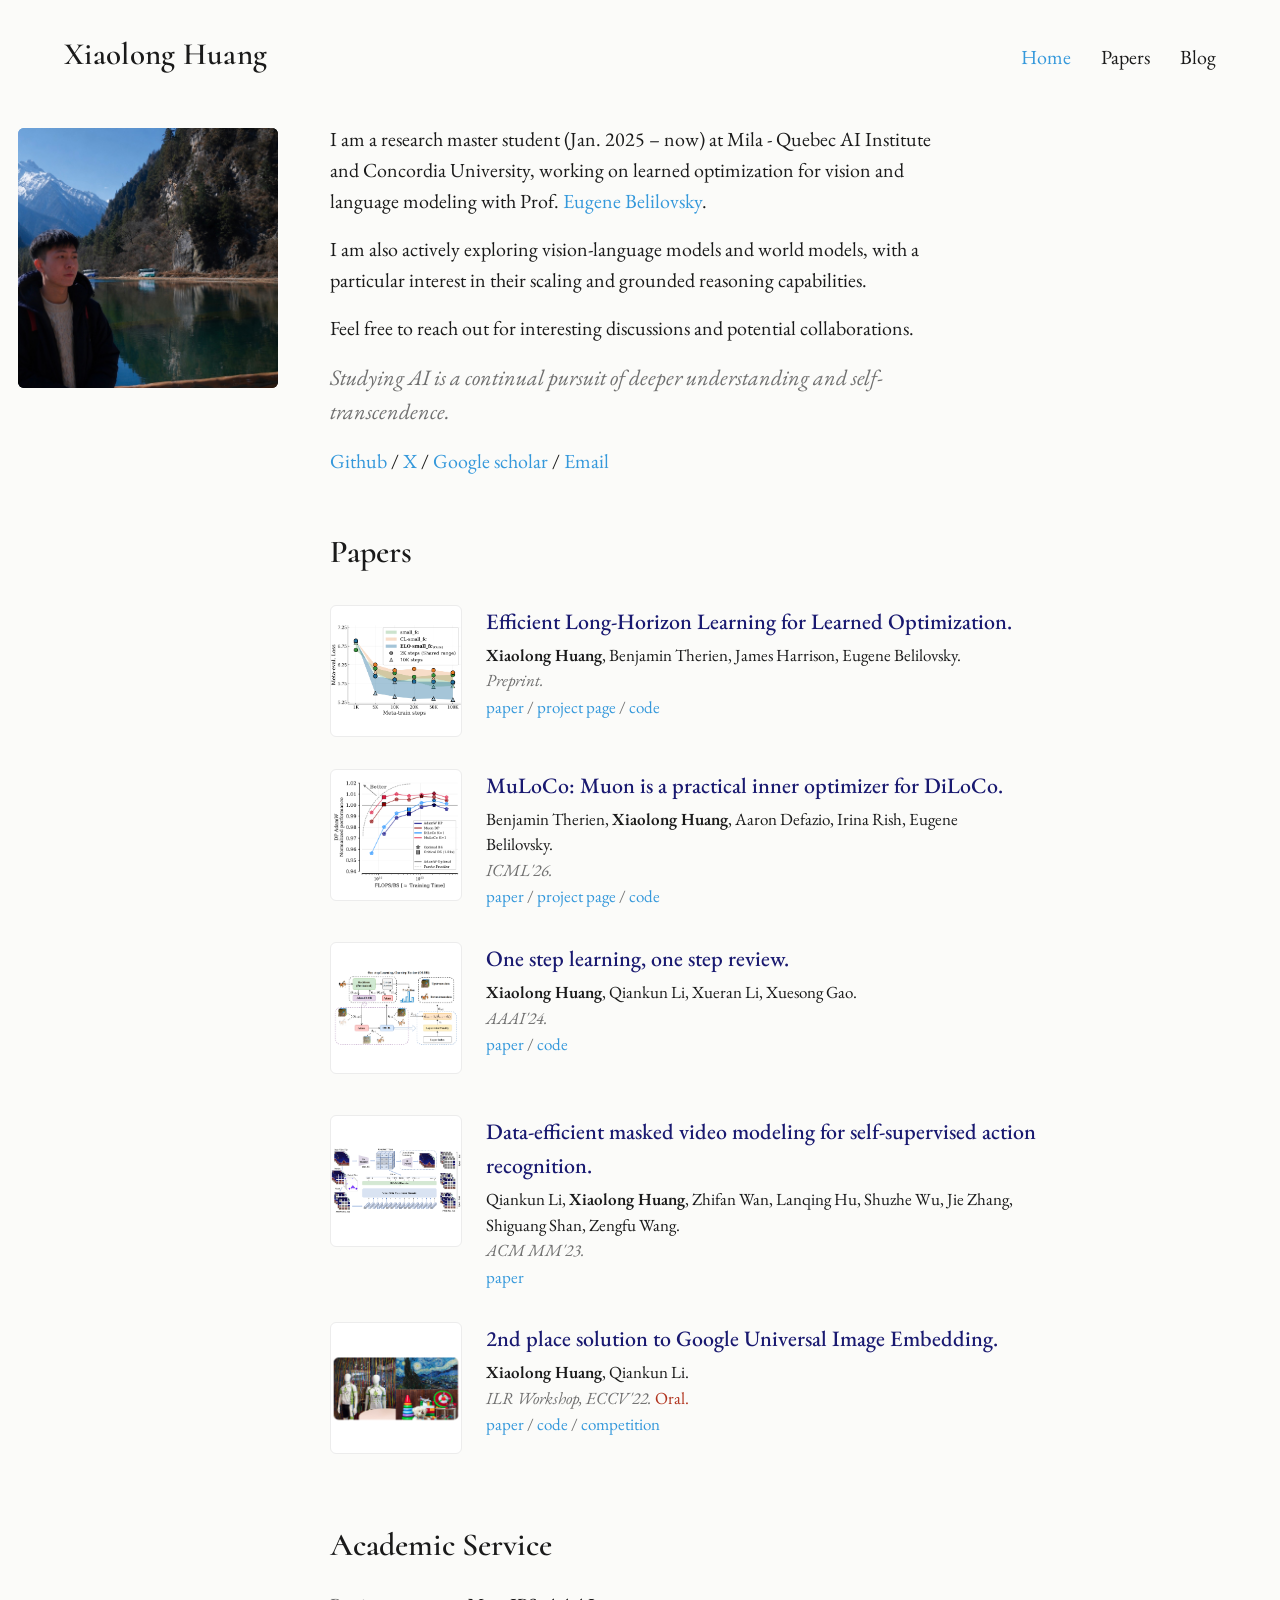
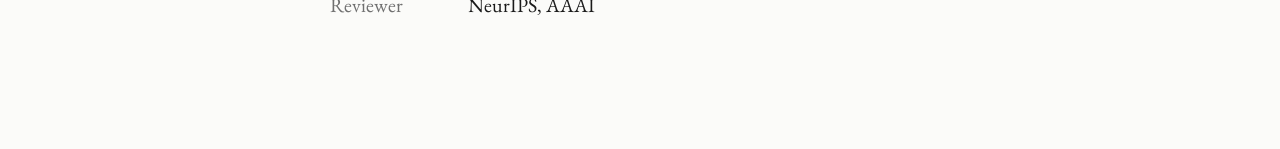
==== index.html @ ea20256f "update" ====
<!DOCTYPE HTML>
<html lang="en">
  <head>
    <meta charset="UTF-8">
    <title>Xiaolong Huang</title>
    <meta name="author" content="Xiaolong Huang">
    <meta name="viewport" content="width=device-width, initial-scale=1">
    <link rel="stylesheet" type="text/css" href="stylesheet.css">
    <link rel="icon" type="image/png" href="images/h-favicon-v3.png">
    <script src="js/photo-swap.js" defer></script>
  </head>

  <body>
    <div class="container">

      <!-- ===================== Nav: name left, links right ===================== -->
      <nav>
        <a class="brand" href="index.html">Xiaolong Huang</a>
        <div class="navlinks">
          <a href="index.html" class="active">Home</a>
          <a href="#papers">Papers</a>
          <a href="blog.html">Blog</a>
          <!-- <a href="beyond-research.html">Beyond Research</a> -->
        </div>
      </nav>

      <!-- ===================== Centered content column ===================== -->
      <div class="content">

      <!-- ===================== Hero: photo left, bio right ===================== -->
      <div class="hero">
        <canvas class="photo" id="photo-canvas" role="img" aria-label="Xiaolong Huang"></canvas>
        <div class="bio">
          <p>I am a research master student (Jan. 2025 – now) at
            Mila - Quebec AI Institute and Concordia University, working on learned optimization for vision and language modeling with Prof.
            <a href="https://eugenium.github.io">Eugene Belilovsky</a>.</p>

          <p>I am also actively exploring vision-language models and world models, with a particular interest in their scaling and grounded reasoning capabilities.</p>

          <p>Feel free to reach out for interesting discussions and potential collaborations.</p>

          <p class="motto">Studying AI is a continual pursuit of deeper understanding and self-transcendence.</p>

          <p class="contacts">
            <a href="https://github.com/xiaol827">Github</a> /
            <a href="https://x.com/XiaolongH33885">X</a> /
            <a href="https://scholar.google.com/citations?user=9Yc727AAAAAJ&hl=zh-CN">Google scholar</a> /
            <a href="mailto:hirox827@gmail.com">Email</a>
          </p>
        </div>
      </div>

      <!-- ===================== Papers (thumbnail list) ===================== -->
      <div class="papers-section">
      <h2 id="papers">Papers</h2>
      <div class="papers">

        <div class="paper">
          <img class="thumb" src="images/ELO.png" alt="">
          <div class="entry">
            <a class="ttl" href="https://arxiv.org/abs/2607.06772">Efficient Long-Horizon Learning for Learned Optimization.</a>
            <span class="sub">
              <span class="authors"><span class="me">Xiaolong Huang</span>, Benjamin Therien, James Harrison, Eugene Belilovsky.</span>
              <span class="venue">Preprint.</span>
              <span class="links"><a href="https://arxiv.org/abs/2607.06772">paper</a> / <a href="https://xiaol827.github.io/ELO-page/">project page</a> / <a href="https://github.com/xiaol827/ELO">code</a></span>
            </span>
          </div>
        </div>

        <div class="paper">
          <img class="thumb" src="images/muloco.png" alt="">
          <div class="entry">
            <a class="ttl" href="https://arxiv.org/abs/2505.23725">MuLoCo: Muon is a practical inner optimizer for DiLoCo.</a>
            <span class="sub">
              <span class="authors">Benjamin Therien, <span class="me">Xiaolong Huang</span>, Aaron Defazio, Irina Rish, Eugene Belilovsky.</span>
              <span class="venue">ICML'26.</span>
              <span class="links"><a href="https://arxiv.org/abs/2505.23725">paper</a> / <a href="https://bentherien.github.io/muloco-1/">project page</a> / <a href="https://github.com/bentherien/muloco-1">code</span>
            </span>
          </div>
        </div>

        <div class="paper">
          <img class="thumb" src="images/OLOR-Method.png" alt="">
          <div class="entry">
            <a class="ttl" href="data/OLOR-AAAI.pdf">One step learning, one step review.</a>
            <span class="sub">
              <span class="authors"><span class="me">Xiaolong Huang</span>, Qiankun Li, Xueran Li, Xuesong Gao.</span>
              <span class="venue">AAAI'24.</span>
              <span class="links"><a href="https://arxiv.org/abs/2401.10962">paper</a> / <a href="https://github.com/xiaol827/OLOR-AAAI-2024">code</a></span>
            </span>
          </div>
        </div>

        <div class="paper">
          <img class="thumb" src="images/DEMVM.png" alt="">
          <div class="entry">
            <a class="ttl" href="https://dl.acm.org/doi/pdf/10.1145/3581783.3612496">Data-efficient masked video modeling for self-supervised action recognition.</a>
            <span class="sub">
              <span class="authors">Qiankun Li, <span class="me">Xiaolong Huang</span>, Zhifan Wan, Lanqing Hu, Shuzhe Wu, Jie Zhang, Shiguang Shan, Zengfu Wang.</span>
              <span class="venue">ACM MM'23.</span>
              <span class="links"><a href="https://dl.acm.org/doi/pdf/10.1145/3581783.3612496">paper</a></span>
            </span>
          </div>
        </div>

        <div class="paper">
          <img class="thumb" src="images/SL_ILR.png" alt="">
          <div class="entry">
            <a class="ttl" href="data/ILR_Workshop_ECCV_2nd_Place_Solution.pdf">2nd place solution to Google Universal Image Embedding.</a>
            <span class="sub">
              <span class="authors"><span class="me">Xiaolong Huang</span>, Qiankun Li.</span>
              <span class="venue">ILR Workshop, ECCV'22. <span class="award">Oral.</span></span>
              <span class="links"><a href="https://arxiv.org/abs/2210.08735">paper</a> / <a href="https://github.com/xiaol827/ECCV2022-ILR-workshop">code</a> / <a href="https://www.kaggle.com/competitions/google-universal-image-embedding/leaderboard">competition</a></span>
            </span>
          </div>
        </div>

      </div><!-- .papers -->
      </div><!-- .papers-section -->

      <!-- ===================== Talks ===================== -->
      <!-- <div class="talks">
      <h2 id="talks">Talks</h2>
        <div class="simple-list">

          <div class="row">
            <div class="when">2022 Oct.</div>
            <div class="what">Oral presentation at <span class="place">ILR Workshop, ECCV'22.</span></div>
          </div>

        </div>
      </div> -->

      <!-- ===================== Academic Service ===================== -->
      <div class="service">
      <h2 id="service">Academic Service</h2>
        <div class="simple-list">

          <div class="row">
            <div class="when">Reviewer</div>
            <div class="what">NeurIPS, AAAI</div>
          </div>

        </div>
      </div><!-- .service -->

      </div><!-- .content -->

    </div>
  </body>
</html>
---- stylesheet.css ----
/* ============================================================
   Xiaolong Huang — homepage
   Faithful static replica of Jason Wei's design (jasonwei.net):
   wide layout, Garamond serif, image + intro side by side,
   date-left lists, navy titles + blue links.
   Free font equivalents: EB Garamond (body) + Cormorant (display).
   ============================================================ */

@import url('https://fonts.googleapis.com/css2?family=EB+Garamond:ital,wght@0,400;0,500;0,600;1,400&family=Cormorant:wght@500;600&display=swap');

:root {
  --text: #1a1a1a;
  --muted: #6f6f6f;
  --title: #191970;       /* Jason's paper-title navy */
  --blog-title: #4d4d7a;  /* softer indigo for blog post titles */
  --link: #3498db;        /* Jason's link blue */
  --bg: #fbfbf9;          /* a whisper off-white (change this for a lighter/darker page) */
  --rule: #e7e7e7;
  --serif: 'EB Garamond', Georgia, 'Times New Roman', serif;
  --display: 'Cormorant', 'EB Garamond', Georgia, serif;
  --indent: 304px;        /* photo width + gap: papers indent to align under bio */
}

* { box-sizing: border-box; }

html { -webkit-text-size-adjust: 100%; }

body {
  margin: 0;
  background: var(--bg);
  color: var(--text);
  font-family: var(--serif);
  font-size: 20px;
  line-height: 1.55;
  -webkit-font-smoothing: antialiased;
  text-rendering: optimizeLegibility;
}

/* Wide canvas like Jason's — nearly full-width, name pinned far left,
   nav far right, and content (hero + papers) left-aligned so the right
   side stays open. Lower the first padding number to raise the name.  */
.container {
  max-width: 1500px;
  margin: 0 auto;
  padding: 30px 64px 120px;
}

/* ---------- Nav: name far left, links far right ----------
   space-between pins .brand to the left edge and .navlinks to the
   right edge. The link ORDER is set in index.html inside <nav>.     */
nav {
  display: flex;
  align-items: baseline;
  justify-content: space-between;
  flex-wrap: wrap;
  gap: 8px 28px;
  margin-bottom: 46px;
}

nav .brand {
  font-family: var(--display);
  font-size: 31px;
  font-weight: 600;
  color: var(--text);
  letter-spacing: 0.01em;
}
nav .brand:hover { color: var(--text); text-decoration: none; }

nav .navlinks a {
  color: var(--text);
  margin-left: 26px;
  font-size: 20px;
}
nav .navlinks a:first-child { margin-left: 0; }
nav .navlinks a:hover { color: var(--link); }
nav .navlinks a.active { color: var(--link); }

/* ---------- Centered content column (hero + papers) ---------- */
.content {
  max-width: 924px;        /* photo 260 + gap 44 + bio 620 */
  margin: 0 auto;          /* centers the whole block on the page */
}

/* Papers and everything below align under the bio (right of the photo) */
.below { margin-left: var(--indent); }

/* ---------- Hero: photo left, bio right ---------- */
.hero {
  display: flex;
  align-items: flex-start;
  gap: 44px;
  margin: 8px 0 4px;
}

.hero .photo {
  flex: 0 0 260px;
  width: 260px;
  height: 260px;
  object-fit: cover;
  border-radius: 6px;
}

/* canvas shows the first photo before JS draws (and if JS is disabled) */
canvas.photo {
  background: url('images/selfie.jpg') center / cover no-repeat;
}

.hero .bio {
  flex: 1 1 auto;
  max-width: 620px;
  padding-top: 4px;
}
.hero .bio p { margin: 0 0 17px; }
.hero .bio p:first-child { margin-top: -4px; }
.hero .bio .contacts { margin-top: 2px; }

/* closing aphorism: italic muted (like venue lines), a touch larger than body */
.bio .motto {
  font-style: italic;
  color: var(--muted);
  font-size: 22px;
  margin-top: 22px;
}

/* ---------- Section heading ---------- */
h2 {
  font-family: var(--display);
  font-weight: 600;
  font-size: 32px;
  margin: 50px 0 12px;
}

/* ---------- Page body (Blog / Beyond Research) ---------- */
.page { max-width: 640px; margin: 0 auto; }   /* centered middle block, like the bio */
.page p { margin: 0 0 18px; }
.page .muted { color: var(--muted); }

/* sub-tabs (Thoughts / Study Notes) */
.subtabs {
  display: flex;
  gap: 32px;
  margin: 6px 0 24px;
  border-bottom: 1px solid var(--rule);
}
.subtab {
  appearance: none;
  -webkit-appearance: none;
  background: none;
  border: 0;
  padding: 0 0 10px;
  margin-bottom: -1px;
  font-family: var(--serif);
  font-size: 21px;
  color: var(--muted);
  cursor: pointer;
  border-bottom: 2px solid transparent;
}
.subtab:hover { color: var(--text); }
.subtab.active { color: var(--text); border-bottom-color: var(--title); }

/* post list entries (date + big title) */
.post {
  display: block;
  padding: 16px 0;
  text-decoration: none;
}
.post:hover { text-decoration: none; }
.post .post-meta {
  display: block;
  color: var(--muted);
  font-size: 18px;
}
.post .post-title {
  display: block;
  font-family: var(--display);
  font-size: 34px;
  line-height: 1.12;
  color: var(--blog-title);
  margin-top: 1px;
}
.post:hover .post-title { text-decoration: underline; }

/* single post page: header + body */
.post-header { margin-bottom: 26px; }
.post-header .post-meta { color: var(--muted); font-size: 18px; }
.post-header .post-title {
  font-family: var(--display);
  font-weight: 600;
  font-size: 40px;
  line-height: 1.1;
  color: var(--blog-title);
  margin: 2px 0 0;
}
.post-body p { margin: 0 0 18px; }
.post-body h3 {
  font-family: var(--display);
  font-weight: 700;
  font-size: 26px;
  color: var(--text);
  margin: 38px 0 10px;
}
.post-body h3 a { color: var(--link); }   /* same blue as paper/code links */
.post-body h3 a:hover { text-decoration: underline; }
.post-body ul { margin: 0 0 18px; padding-left: 24px; }
.post-body li { margin: 5px 0; }
.post-body .lead { color: var(--muted); }
.post-body figure { margin: 26px 0; }
.post-body figure img { display: block; max-width: 100%; margin: 0 auto; }
.post-body figcaption {
  text-align: center;
  color: var(--muted);
  font-size: 16px;
  margin-top: 10px;
}
.back-link { display: inline-block; margin-top: 44px; font-size: 17px; }

/* math (KaTeX): visually match the body text.
   NOTE: the selector must be .post-body .katex (not just .katex): the KaTeX
   CDN stylesheet loads after this file and sets .katex to 1.21em, which wins
   on equal specificity and silently overrides a bare .katex rule. */
.post-body .katex-display { overflow-x: auto; overflow-y: hidden; padding: 3px 0; margin: 12px 0; }
.post-body .katex { font-size: 0.85em; }

/* ---------- Papers: square thumbnail + entry, uniform rows ----------
   .papers-section shares the bio column (so the list's left edge aligns
   with the bio text); the list itself can be wider and spill to the right. */
.papers-section,
.talks,
.service { margin-left: var(--indent); }           /* mid: align under the bio */
.papers { max-width: 720px; }                      /* left-aligned, not centered */

.paper {
  display: flex;
  align-items: flex-start;
  gap: 24px;
  min-height: 132px;       /* keeps every row the same height */
  padding: 16px 0;
}

.paper .thumb {
  flex: 0 0 132px;
  width: 132px;
  height: 132px;
  object-fit: contain;     /* pad non-square images into a square (no cropping) */
  background: #ffffff;      /* fills the padded area */
  border: 1px solid #ececec;
  border-radius: 6px;
}

.paper .entry { flex: 1 1 auto; }

.entry .ttl { color: var(--title); font-weight: 500; font-size: 22px; }
.entry .ttl:hover { color: var(--link); }
.entry .authors { color: var(--text); display: block; }
.entry .authors .me { font-weight: 600; }
.entry .venue { color: var(--muted); font-style: italic; display: block; }
.entry .award { color: #b1341f; font-style: normal; }
.entry .links { display: block; margin-top: 1px; }
.entry .links a { color: var(--link); }
.entry .sub {
  display: block;
  font-size: 17px;
  line-height: 1.5;
  color: var(--muted);
  margin-top: 4px;
}
.entry .sub a { color: var(--link); }

/* ---------- Simple lists (Talks, Academic Service) ---------- */
.simple-list { max-width: 640px; }
.simple-list .row {
  display: flex;
  gap: 22px;
  padding: 8px 0;
}
.simple-list .when {
  flex: 0 0 116px;
  color: var(--muted);
  font-variant-numeric: tabular-nums;
}
.simple-list .what { flex: 1 1 auto; }
.simple-list .what .place { color: var(--muted); font-style: italic; }

/* ---------- Links ---------- */
a { color: var(--link); text-decoration: none; }
a:hover { text-decoration: underline; }

/* ---------- Footer ---------- */
footer {
  margin-top: 64px;
  font-size: 15px;
  color: #b0b0b0;
}
footer a { color: #b0b0b0; text-decoration: underline; }

/* ---------- Wide screens: bio itself is page-centered, photo hangs to
   its left (so the photo+bio pair looks asymmetric, but the TEXT is
   truly centered). Papers align with the bio, also centered. ---------- */
@media (min-width: 1280px) {
  .content { max-width: 620px; }        /* the column = bio width, centered */
  .hero { position: relative; display: block; }
  .hero .photo {
    position: absolute;                 /* out of flow -> doesn't shift the bio */
    right: 100%;                         /* sits just left of the bio */
    margin-right: 52px;                  /* gap between photo and bio (bigger = photo further left) */
    top: 4px;
  }
  .hero .bio { max-width: none; }
  /* Sections align with the bio's left edge; papers list spills right */
  .papers-section,
  .talks,
  .service { margin-left: 0; }
  .papers { width: 720px; max-width: none; }
}

/* ---------- Responsive ---------- */
@media (max-width: 820px) {
  :root { --indent: 242px; }   /* photo 210 + gap 32 */
  .container { max-width: 720px; padding: 36px 28px 84px; }
  .content { max-width: 100%; }
  .hero { gap: 32px; }
  .hero .photo { flex-basis: 210px; width: 210px; height: 210px; }
}

@media (max-width: 600px) {
  :root { --indent: 0px; }     /* stacked: no indent */
  body { font-size: 19px; }
  .container { padding: 28px 20px 72px; }
  nav { margin-bottom: 28px; }
  .hero {
    flex-direction: column;
    align-items: flex-start;
    gap: 20px;
  }
  .hero .photo { width: 180px; height: 180px; flex-basis: auto; }
  .hero .bio { max-width: none; }
  h2 { font-size: 27px; }
  .paper { gap: 16px; min-height: 0; padding: 14px 0; }
  .paper .thumb { flex-basis: 92px; width: 92px; height: 92px; }
  .entry .ttl { font-size: 20px; }
  .simple-list .row { flex-direction: column; gap: 2px; padding: 9px 0; }
  .simple-list .when { flex-basis: auto; }
}
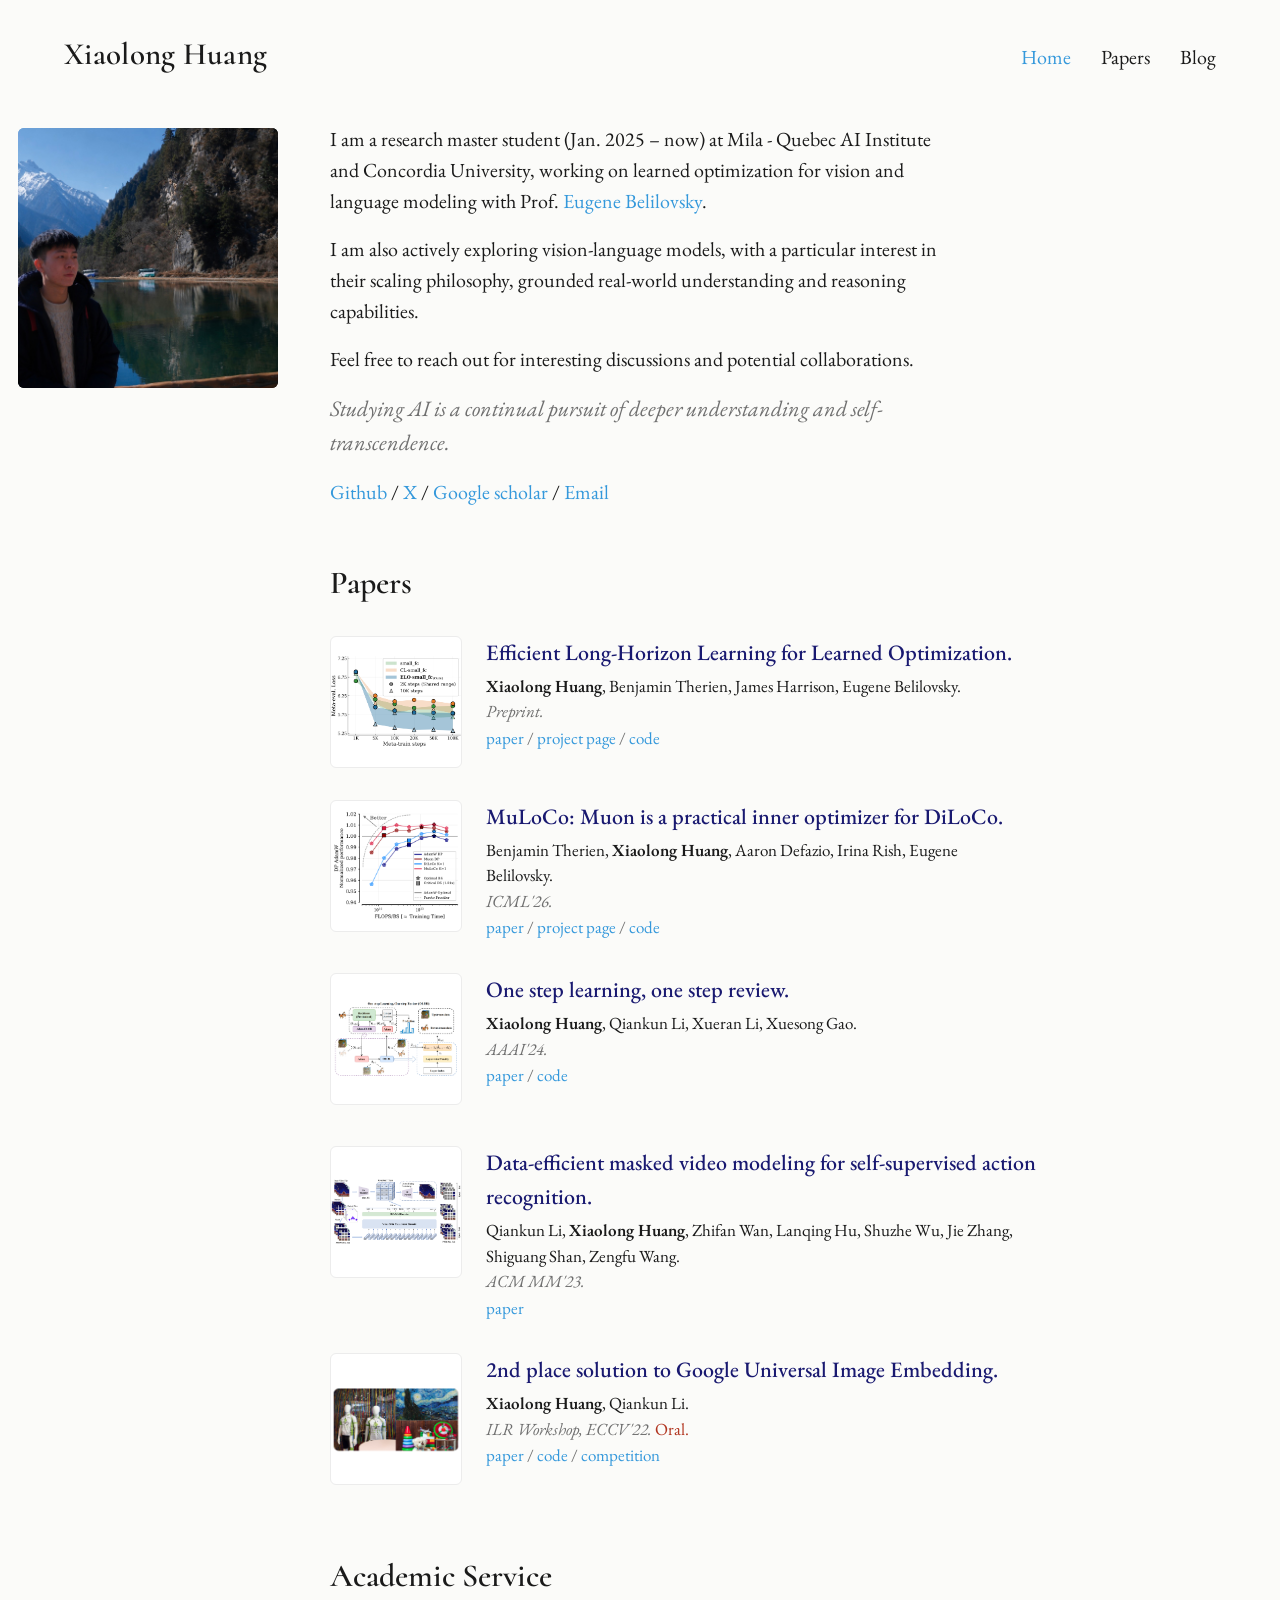
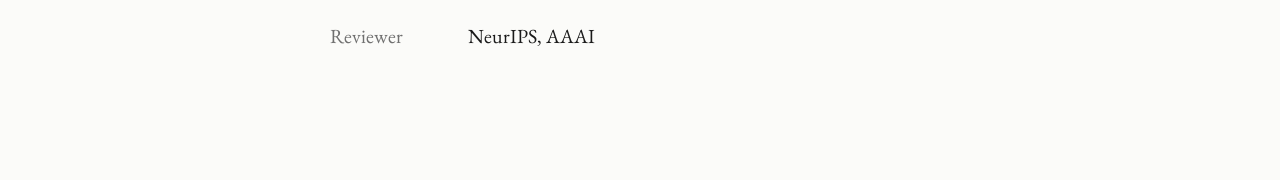
==== commit 0a6505b2: "update" ====
--- a/index.html
+++ b/index.html
@@ -35,7 +35,7 @@
             Mila - Quebec AI Institute and Concordia University, working on learned optimization for vision and language modeling with Prof.
             <a href="https://eugenium.github.io">Eugene Belilovsky</a>.</p>
 
-          <p>I am also actively exploring vision-language models and world models, with a particular interest in their scaling and grounded reasoning capabilities.</p>
+          <p>I am also actively exploring vision-language models, with a particular interest in their scaling philosophy, grounded real-world understanding and reasoning capabilities.</p>
 
           <p>Feel free to reach out for interesting discussions and potential collaborations.</p>
 
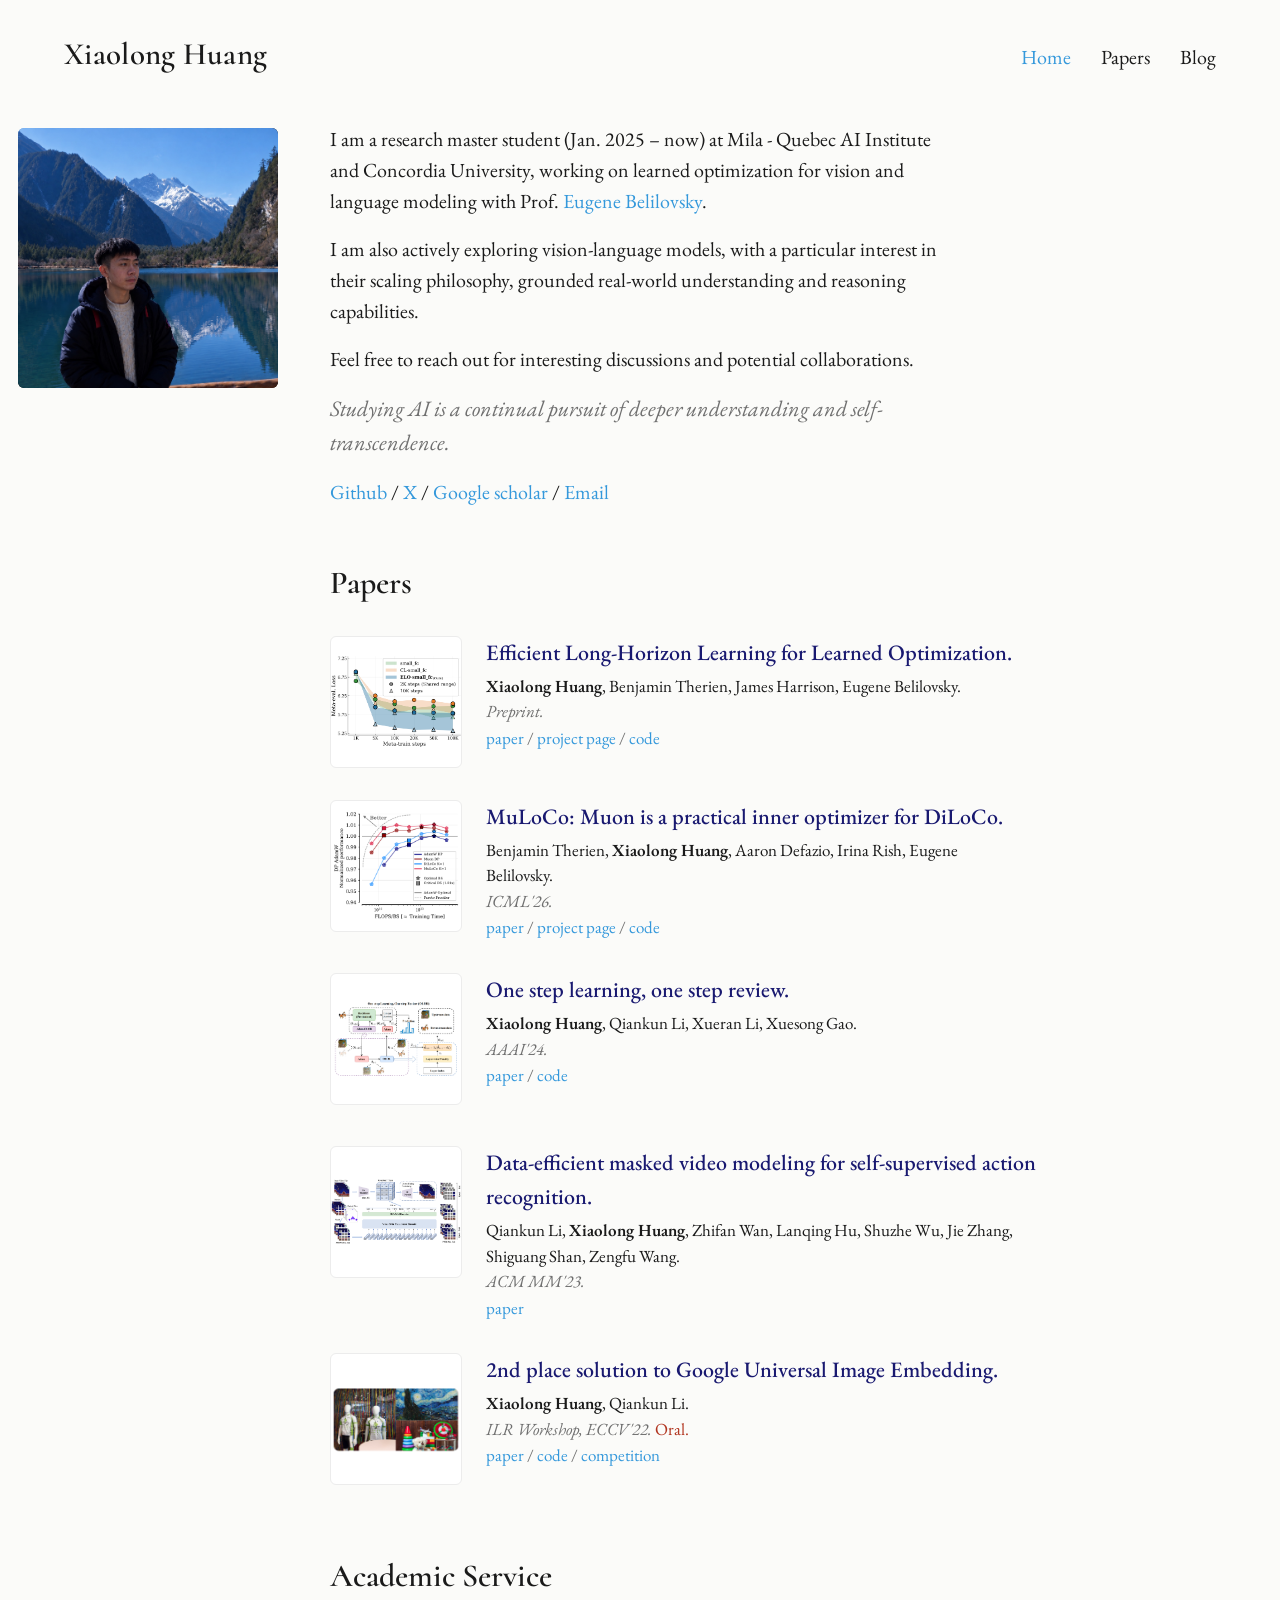
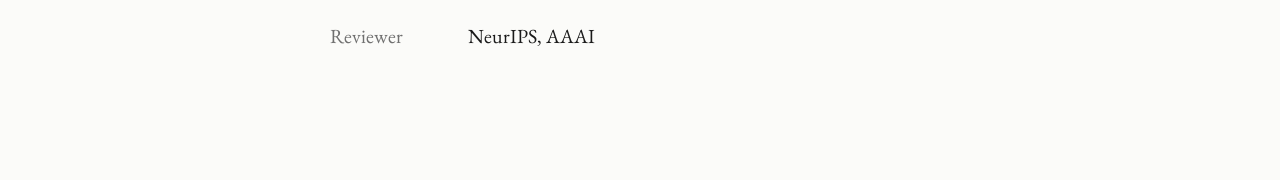
==== commit 1e8c79a7: "update" ====
--- a/index.html
+++ b/index.html
@@ -30,6 +30,7 @@
       <!-- ===================== Hero: photo left, bio right ===================== -->
       <div class="hero">
         <canvas class="photo" id="photo-canvas" role="img" aria-label="Xiaolong Huang"></canvas>
+         <!-- <img class="photo" src="images/selfie.PNG" alt="Xiaolong Huang"> -->
         <div class="bio">
           <p>I am a research master student (Jan. 2025 – now) at
             Mila - Quebec AI Institute and Concordia University, working on learned optimization for vision and language modeling with Prof.
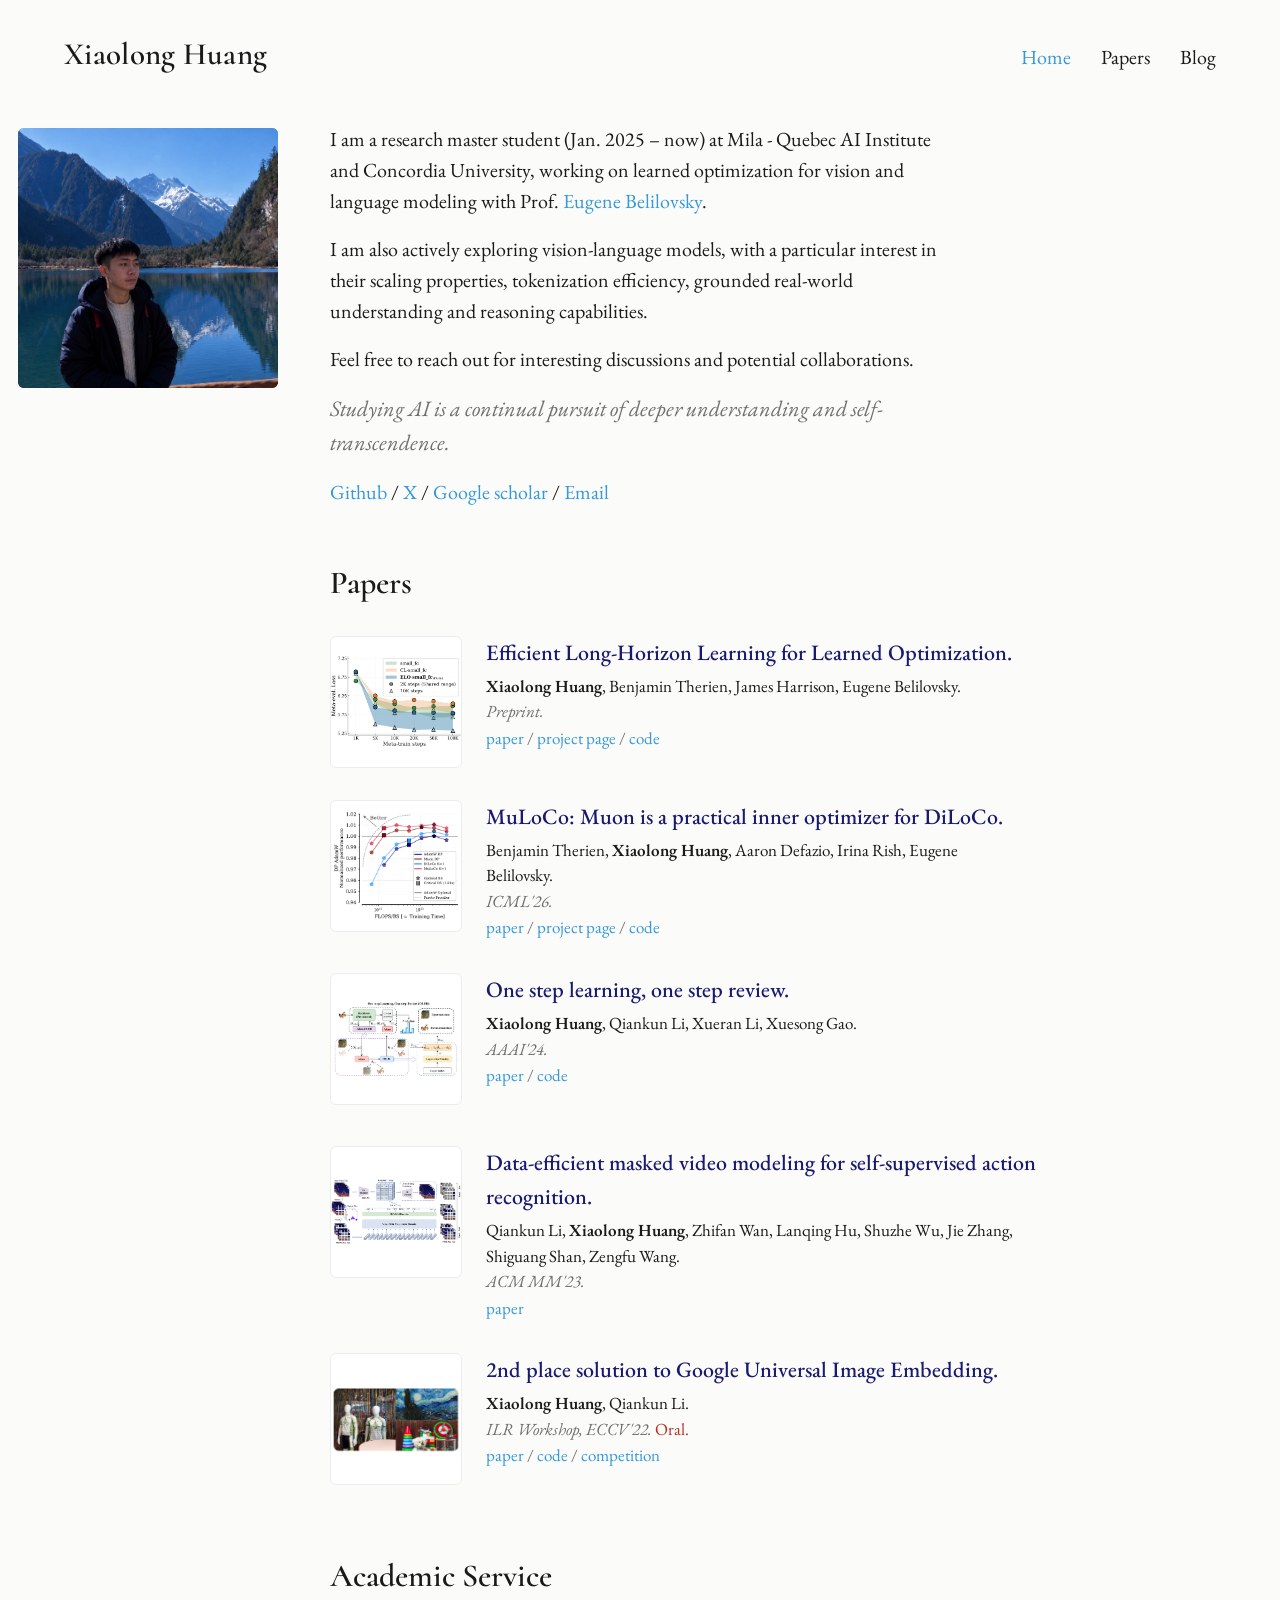
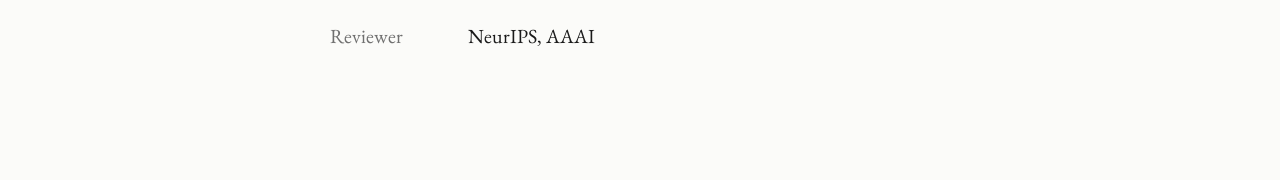
==== commit bc8b23f2: "Refine intro and blog post wording Co-Authored-By: Claude Opus 5.5 <noreply@anthropic.com>" ====
--- a/index.html
+++ b/index.html
@@ -36,7 +36,7 @@
             Mila - Quebec AI Institute and Concordia University, working on learned optimization for vision and language modeling with Prof.
             <a href="https://eugenium.github.io">Eugene Belilovsky</a>.</p>
 
-          <p>I am also actively exploring vision-language models, with a particular interest in their scaling philosophy, grounded real-world understanding and reasoning capabilities.</p>
+          <p>I am also actively exploring vision-language models, with a particular interest in their scaling properties, tokenization efficiency, grounded real-world understanding and reasoning capabilities.</p>
 
           <p>Feel free to reach out for interesting discussions and potential collaborations.</p>
 
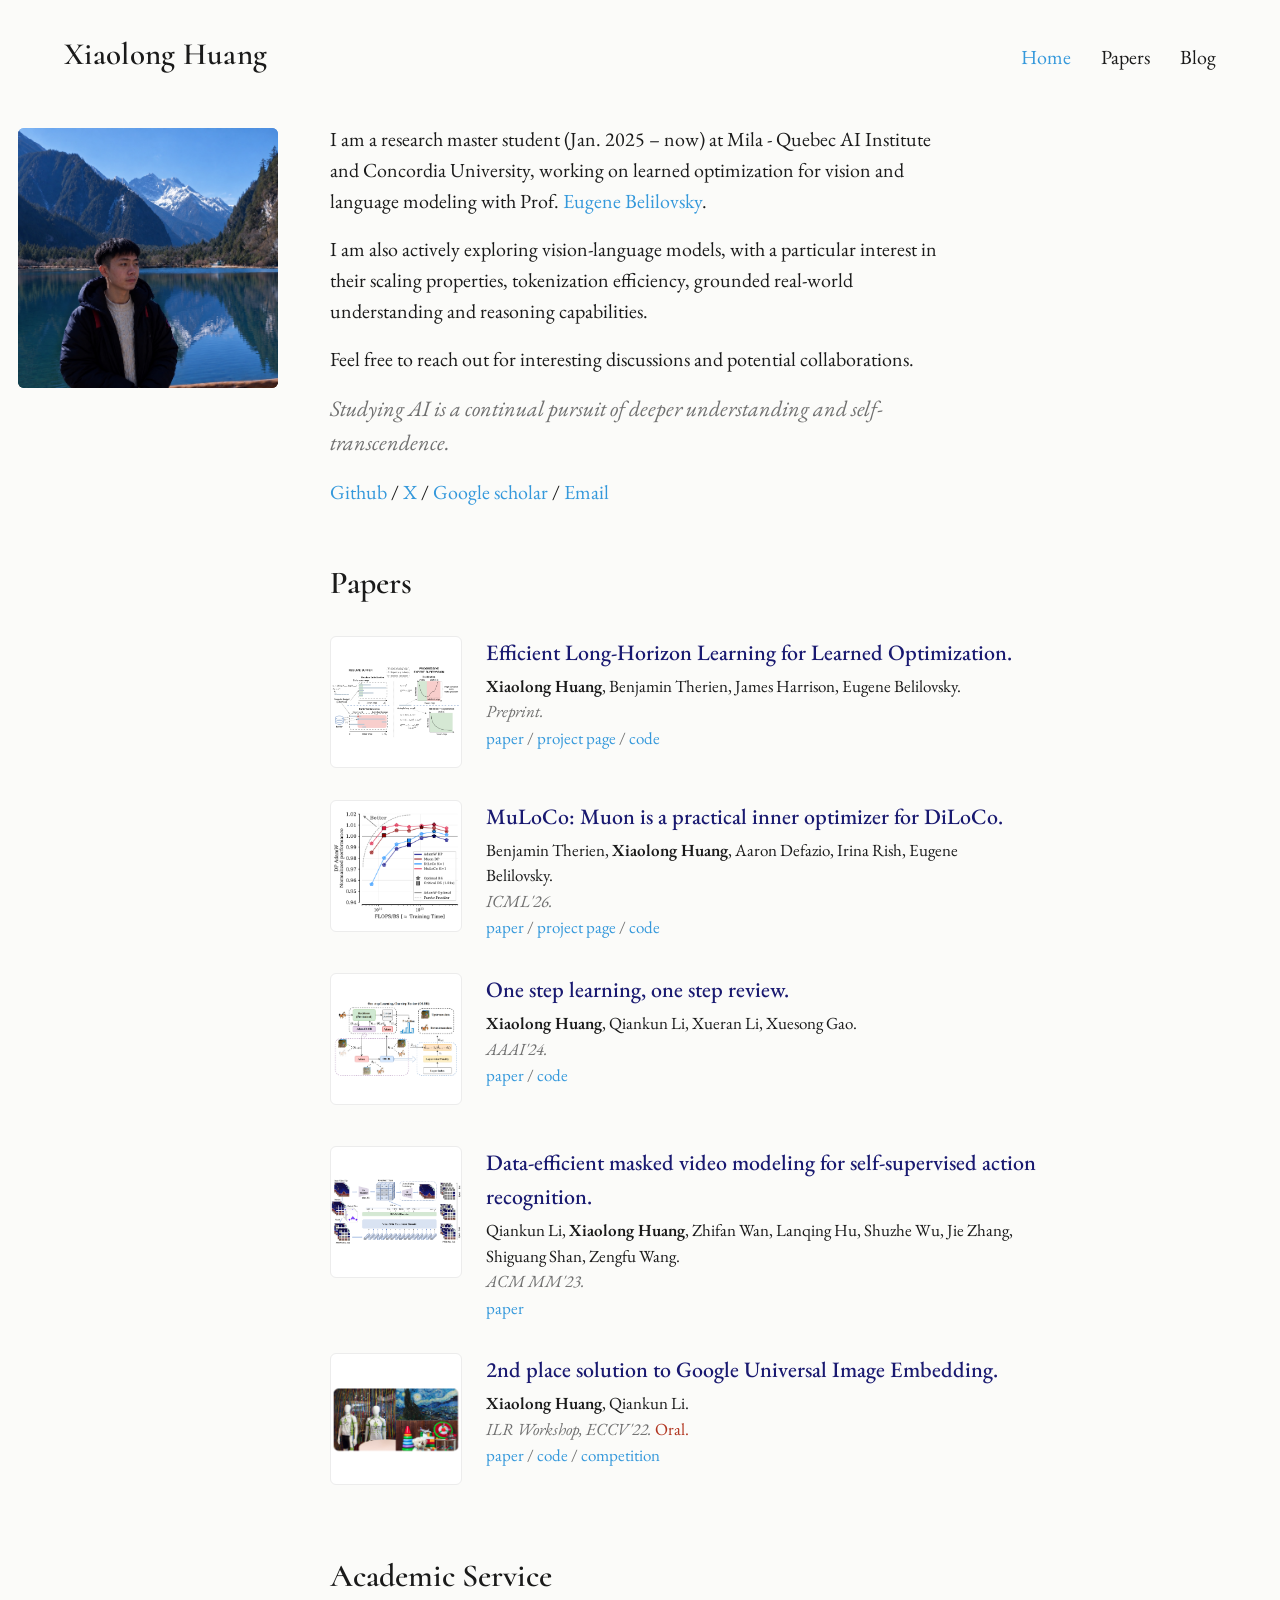
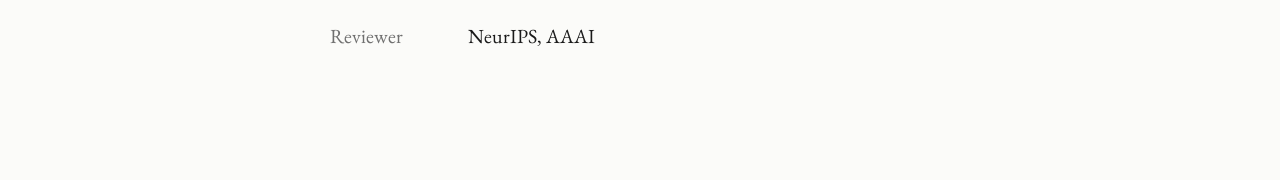
==== commit ef082e4c: "Restore ELO paper link to arXiv Co-Authored-By: Claude Opus 5.5 <noreply@anthropic.com>" ====
(no text change in the page or its own stylesheets)
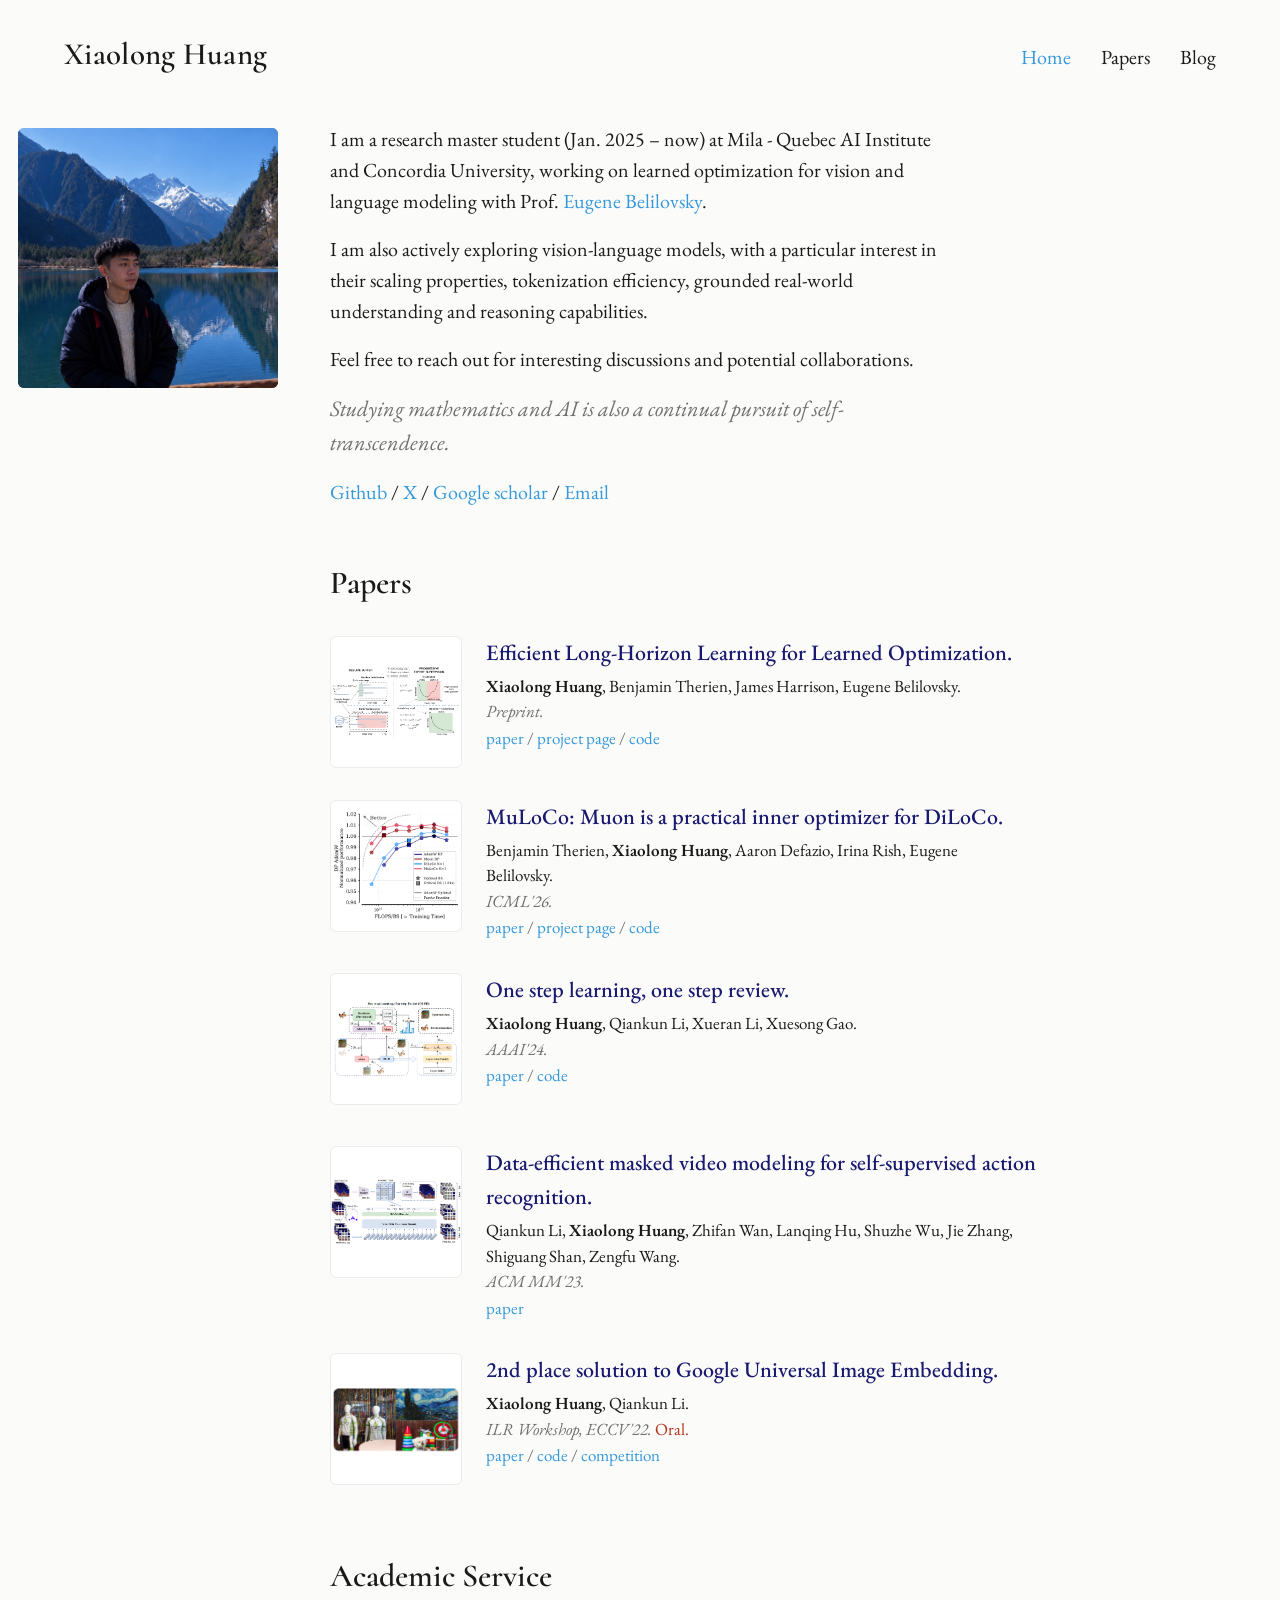
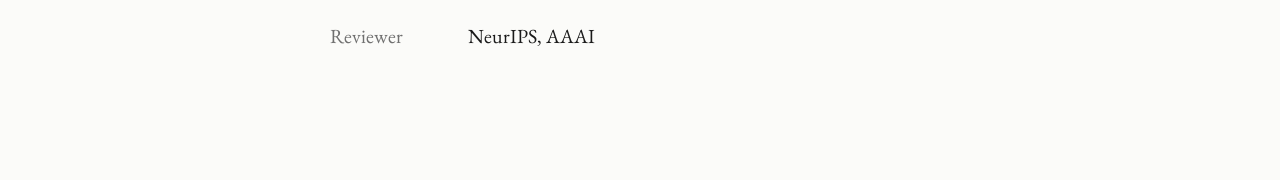
==== commit a00f0a37: "Revert profile photo and update motto Co-Authored-By: Claude Opus 5.5 <noreply@anthropic.com>" ====
--- a/index.html
+++ b/index.html
@@ -40,7 +40,7 @@
 
           <p>Feel free to reach out for interesting discussions and potential collaborations.</p>
 
-          <p class="motto">Studying AI is a continual pursuit of deeper understanding and self-transcendence.</p>
+          <p class="motto">Studying mathematics and AI is also a continual pursuit of self-transcendence.</p>
 
           <p class="contacts">
             <a href="https://github.com/xiaol827">Github</a> /
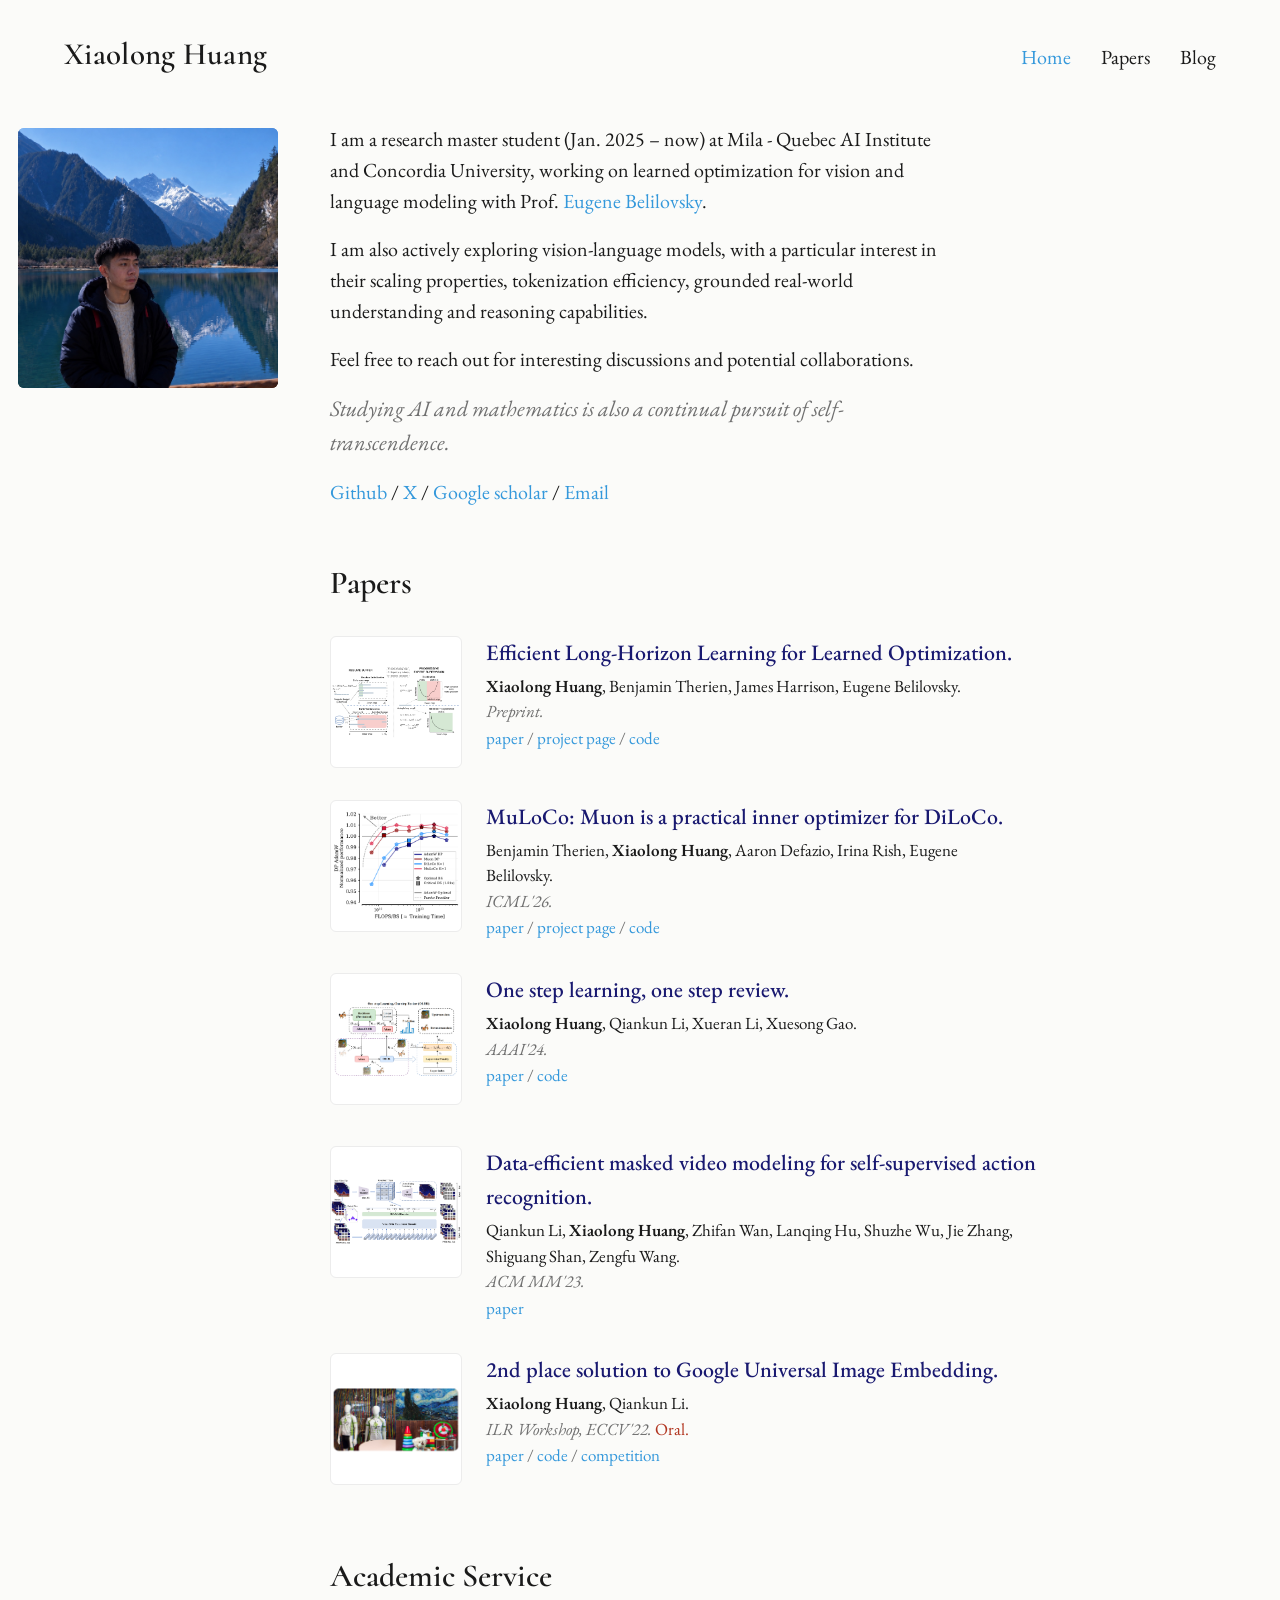
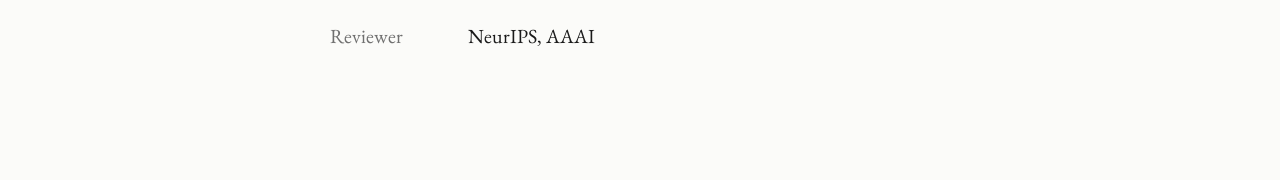
==== commit 26b41425: "Reorder motto wording Co-Authored-By: Claude Opus 5.5 <noreply@anthropic.com>" ====
--- a/index.html
+++ b/index.html
@@ -40,7 +40,7 @@
 
           <p>Feel free to reach out for interesting discussions and potential collaborations.</p>
 
-          <p class="motto">Studying mathematics and AI is also a continual pursuit of self-transcendence.</p>
+          <p class="motto">Studying AI and mathematics is also a continual pursuit of self-transcendence.</p>
 
           <p class="contacts">
             <a href="https://github.com/xiaol827">Github</a> /
